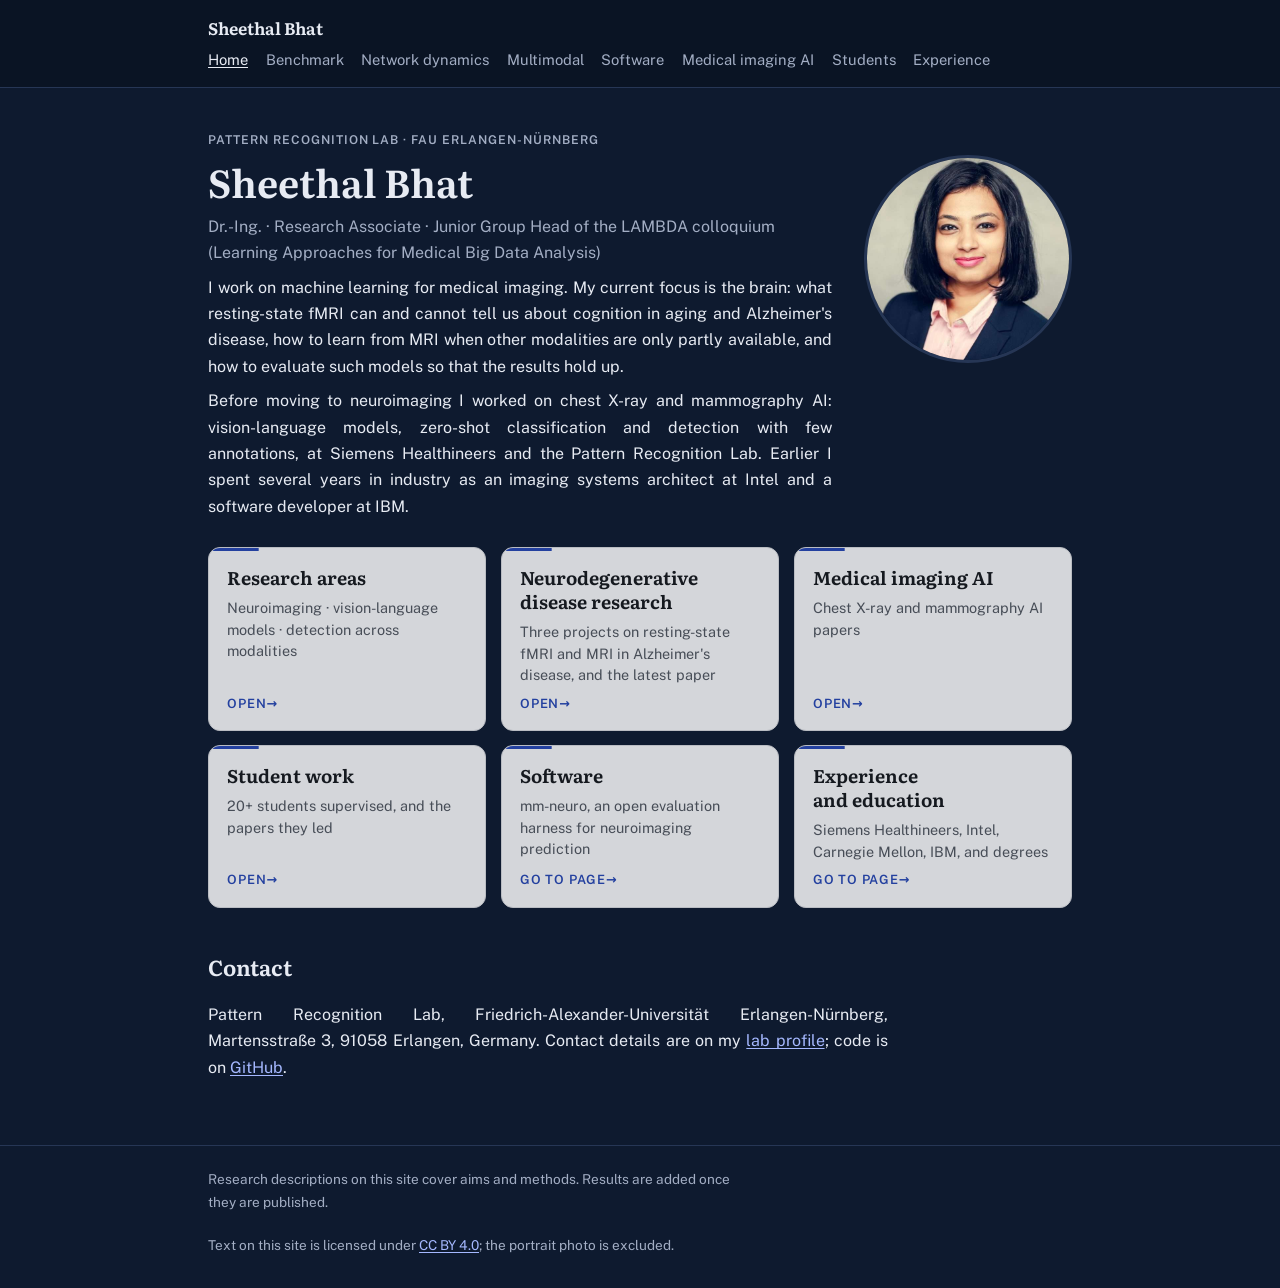
==== index.html @ 2bc2b834 "Personal research website Home page with research areas, neurodegenerative disease projects, medical" ====
<!doctype html>
<html lang="en">
<head>
<meta charset="utf-8">
<meta name="viewport" content="width=device-width, initial-scale=1, viewport-fit=cover">
<title>Sheethal Bhat</title>
<meta name="claude:viewport-fit-sides" content="cover">
<meta name="description" content="Sheethal Bhat, Pattern Recognition Lab, FAU Erlangen-Nürnberg: neuroimaging in neurodegenerative disease, vision-language models and detection for medical imaging, reproducible evaluation.">
<link rel="stylesheet" href="https://fonts.googleapis.com/css2?family=Literata:opsz,wght@7..72,650&family=Public+Sans:wght@400;600&display=swap">
<link rel="stylesheet" href="assets/style.css">
</head>
<body>
<header class="bar"><div class="bar-in">
  <a class="brand" href="./">Sheethal Bhat</a>
  <nav class="nav" aria-label="Main">
    <a href="./" aria-current="page">Home</a>
    <a href="research/harness.html">Benchmark</a>
    <a href="research/dmn.html">Network dynamics</a>
    <a href="research/multimodal.html">Multimodal</a>
    <a href="software.html">Software</a>
    <a href="#publications">Medical imaging AI</a>
    <a href="#students">Students</a>
    <a href="experience.html">Experience</a>
  </nav>
</div></header>

<main class="wrap">
  <section class="intro">
  <div class="who">
    <div class="eyebrow">Pattern Recognition Lab · FAU Erlangen-Nürnberg</div>
    <h1>Sheethal Bhat</h1>
    <p class="role">Dr.-Ing. · Research Associate · Junior Group Head of the LAMBDA colloquium (Learning Approaches
    for Medical Big Data Analysis)</p>
    <p>I work on machine learning for medical imaging. My current focus is the brain: what resting-state
    fMRI can and cannot tell us about cognition in aging and Alzheimer's disease, how to learn from MRI when other
    modalities are only partly available, and how to evaluate such models so that the results hold up.</p>
    <p>Before moving to neuroimaging I worked on chest X-ray and mammography AI: vision-language models, zero-shot
    classification and detection with few annotations, at Siemens Healthineers and the Pattern Recognition Lab. Earlier
    I spent several years in industry as an imaging systems architect at Intel and a software developer at IBM.</p>
  </div>
  <img class="portrait" src="assets/sheethal-bhat.jpg" alt="Portrait of Sheethal Bhat" width="720" height="611">
  </section>

  <nav class="tiles" aria-label="Sections">
    <button class="tile" type="button" data-panel="areas" aria-controls="areas">
      <span class="tile-t">Research areas</span>
      <span class="tile-d">Neuroimaging · vision-language models · detection across modalities</span>
      <span class="tile-go" aria-hidden="true">Open</span>
    </button>
    <button class="tile" type="button" data-panel="research" aria-controls="research">
      <span class="tile-t">Neurodegenerative disease research</span>
      <span class="tile-d">Three projects on resting-state fMRI and MRI in Alzheimer's disease, and the latest paper</span>
      <span class="tile-go" aria-hidden="true">Open</span>
    </button>
    <button class="tile" type="button" data-panel="publications" aria-controls="publications">
      <span class="tile-t">Medical imaging AI</span>
      <span class="tile-d">Chest X-ray and mammography AI papers</span>
      <span class="tile-go" aria-hidden="true">Open</span>
    </button>
    <button class="tile" type="button" data-panel="students" aria-controls="students">
      <span class="tile-t">Student work</span>
      <span class="tile-d">20+ students supervised, and the papers they led</span>
      <span class="tile-go" aria-hidden="true">Open</span>
    </button>
    <a class="tile" href="software.html">
      <span class="tile-t">Software</span>
      <span class="tile-d">mm-neuro, an open evaluation harness for neuroimaging prediction</span>
      <span class="tile-go" aria-hidden="true">Go to page</span>
    </a>
    <a class="tile" href="experience.html">
      <span class="tile-t">Experience and education</span>
      <span class="tile-d">Siemens Healthineers, Intel, Carnegie Mellon, IBM, and degrees</span>
      <span class="tile-go" aria-hidden="true">Go to page</span>
    </a>
  </nav>

  <h2 id="contact" class="contact-h">Contact</h2>
  <p>Pattern Recognition Lab, Friedrich-Alexander-Universität Erlangen-Nürnberg, Martensstraße 3, 91058 Erlangen,
  Germany. Contact details are on my <a href="https://lme.tf.fau.de/persons/sheethal-bhat/">lab profile</a>; code is on
  <a href="https://github.com/sheethalb">GitHub</a>.</p>
</main>

<div class="sheet" id="sheet" role="dialog" aria-modal="true" aria-label="Section" hidden>
  <div class="sheet-bar"><div class="sheet-bar-in">
    <span class="sheet-name">Sheethal Bhat</span>
    <button class="sheet-close" type="button" id="sheet-close" aria-label="Close section">Close ✕</button>
  </div></div>
  <div class="sheet-body wrap">

    <section class="panel" id="areas" aria-labelledby="areas-h" hidden>
      <h2 id="areas-h">Research areas</h2>
      <div class="cards">
        <article class="card">
          <div class="tags">rs-fMRI · structural MRI · Alzheimer's disease</div>
          <h3><a href="#research">Neuroimaging and neurodegeneration</a></h3>
          <p>Brain connectivity and network dynamics in ageing and dementia, multimodal MRI models trained with partly
          available clinical and PET data, and evaluation methods that make such findings reproducible.</p>
        </article>
        <article class="card">
          <div class="tags">CLIP · zero-shot · health records · report generation</div>
          <h3><a href="#publications">Vision-language models for medicine</a></h3>
          <p>Learning from images paired with clinical text instead of manual labels: zero-shot chest X-ray
          classification, rare-finding recognition, and retrieval-augmented diagnosis and reporting.</p>
        </article>
        <article class="card">
          <div class="tags">detection · grounding · segmentation</div>
          <h3><a href="#students">Detection and localisation across modalities</a></h3>
          <p>Finding and outlining lesions and organs with few annotations, in mammography, chest X-ray, angiography, CT
          and MRI, using example- and text-guided detectors.</p>
        </article>
      </div>
      <p>The common thread is making medical-imaging AI usable in practice: models that need fewer manual labels, work
      across scanners, sites and patient groups, and are evaluated in ways that predict how they will behave outside the
      dataset they were built on.</p>
      <div class="area-text">
        <section>
          <h3>Neuroimaging and neurodegeneration</h3>
          <p>My current work asks what brain imaging can reliably tell us about cognition in ageing and Alzheimer's
          disease. With resting-state fMRI, I study how functional networks and their dynamics change across the disease,
          and test published claims under one shared, leakage-safe evaluation across cohorts (ADNI, OASIS-3, ABIDE) and
          preprocessing pipelines. With structural MRI, I develop models that learn from clinical scores, PET and other
          data available for only some patients, while needing only MRI at test time. A recurring question is
          reliability: whether a finding, or a per-person explanation, holds up on a repeat scan or a new cohort.</p>
          <p class="small"><a href="#research">Projects and latest paper</a> · <a href="software.html">mm-neuro software</a></p>
        </section>
        <section>
          <h3>Vision-language models for medicine</h3>
          <p>Radiology images come with reports and health records that already describe what is in them. My doctoral
          work used this text as supervision: contrastive image-text models for chest X-rays that classify findings
          without task training (zero-shot), that localise findings at patch level (Patch-CLIP), and that cope with rare,
          long-tailed diseases and with biases between datasets. Related work tunes models to the operating point clinics
          actually use, such as high sensitivity at fixed high specificity (AUCReshaping). With students, the same ideas
          extend to prototype-based zero-shot classification and to retrieval-augmented diagnosis and report generation
          for retinal images.</p>
          <p class="small"><a href="#publications">Medical imaging AI papers</a> · <a href="#students">Student papers</a></p>
        </section>
        <section>
          <h3>Detection and localisation across modalities</h3>
          <p>Lesion detectors usually need many boxes drawn by experts for every new finding. I work on detectors that
          are guided by a few example images or by text instead: Exemplar Med-DETR for lesions in mammography, chest
          X-rays and angiography, and example-based grounding toward general-purpose detection models (EM-DETR). Student
          projects carry this to multi-view mammography, coronary stenosis, organ localisation and trauma detection in
          CT, and parameter-efficient segmentation in MRI.</p>
          <p class="small"><a href="#publications">Medical imaging AI papers</a> · <a href="#students">Student papers</a></p>
        </section>
      </div>
    </section>

    <section class="panel" id="research" aria-labelledby="research-h" hidden>
      <h2 id="research-h">Neurodegenerative disease research</h2>
      <div class="cards">
        <article class="card">
          <div class="tags">rs-fMRI · reproducibility · ADNI, ABIDE, OASIS-3</div>
          <h3><a href="research/harness.html">Benchmarking brain-connectivity prediction</a></h3>
          <p>Published methods that predict cognitive scores from functional connectivity, reproduced under one
          leakage-safe protocol, with preprocessing compared across four pipelines.</p>
          <a class="more" href="research/harness.html">Read the project page</a>
        </article>
        <article class="card">
          <div class="tags">rs-fMRI · network dynamics · Alzheimer's disease</div>
          <h3><a href="research/dmn.html">Network dynamics in Alzheimer's disease</a></h3>
          <p>How the default mode network and whole-brain dynamics reorganise across the Alzheimer's spectrum, tested
          with pre-specified hypotheses and an independent replication cohort.</p>
          <a class="more" href="research/dmn.html">Read the project page</a>
        </article>
        <article class="card">
          <div class="tags">MRI · missing modalities · prototype learning</div>
          <h3><a href="research/multimodal.html">Learning from partly paired modalities</a></h3>
          <p>Using clinical, PET and other data that exist for only some patients to train better MRI models that need
          only MRI at test time.</p>
          <a class="more" href="research/multimodal.html">Read the project page</a>
        </article>
      </div>
      <article class="card paper-wide">
        <div class="tags">Latest paper · BVM 2027 · accepted for oral presentation</div>
        <h3><a href="research/harness.html">Scan–Rescan Reliability of Individualized Network Attribution in
        Resting-State Functional MRI</a></h3>
        <p>Per-person explanations of which brain networks drive a connectivity-based cognition model are often proposed
        as biomarkers. This paper tests how reliable they are across repeat scans, against a permutation null that
        separates the person-specific part from the pattern everyone shares.</p>
        <div class="venue">Bhat S., Chowdhury M.R., Shaik I.A., Bayer S., Bharat R.D., Maier A. · resting-state fMRI, ADNI</div>
      </article>
    </section>

    <section class="panel" id="publications" aria-labelledby="publications-h" hidden>
      <h2 id="publications-h">Medical imaging AI</h2>
      <p>My doctoral and industry research on radiography: chest X-ray and mammography AI that works with limited
      annotations and meets clinical operating points. My first-author papers in this area.</p>
      <div class="cards papers">
        <article class="card">
          <div class="tags">Scientific Reports · 2023</div>
          <h3><a href="https://doi.org/10.1038/s41598-023-48482-x">AUCReshaping</a></h3>
          <p>Reshapes the ROC curve only inside a chosen sensitivity–specificity range, optimising sensitivity at a fixed
          specificity through an iterative, AdaBoost-like scheme, for a practical chest X-ray AI system.</p>
          <div class="venue">Improved sensitivity at high-specificity</div>
        </article>
        <article class="card">
          <div class="tags">MICCAI · 2025</div>
          <h3><a href="https://doi.org/10.1007/978-3-032-04978-0_20">Exemplar Med-DETR</a></h3>
          <p>A multi-modal contrastive detector that learns class-specific features, for lesion detection across
          mammography, chest X-rays and angiography, including dense breasts.</p>
          <div class="venue">Toward Generalized and Robust Lesion Detection in Mammogram Images and Beyond</div>
        </article>
        <article class="card">
          <div class="tags">BVM · 2025</div>
          <h3><a href="https://doi.org/10.1007/978-3-658-47422-5_42">Robust zero-shot chest X-ray classification</a></h3>
          <p>How batch size, dataset diversity and distribution bias between chest X-ray datasets affect CLIP-style
          zero-shot classification, and how multi-dataset training and contrastive strategies make it more robust.</p>
          <div class="venue">Towards robust zero-shot CXR classification: exploring data distribution bias in CXR datasets</div>
        </article>
        <article class="card">
          <div class="tags">Scientific Reports · 2026</div>
          <h3><a href="https://doi.org/10.1038/s41598-026-52235-x">Patch-CLIP</a></h3>
          <p>Joint training of chest X-rays with health records, adding a patch-level embedding loss so the model learns
          where findings are, not only whether they are present.</p>
          <div class="venue">Contrastive Health Record-Image Joint Training with Patch Embedding Loss</div>
        </article>
        <article class="card">
          <div class="tags">CVIP · 2026</div>
          <h3><a href="https://arxiv.org/abs/2611.14518">EM-DETR</a></h3>
          <p>Example-based grounding as a route to foundation detection models that find new kinds of findings from a few
          examples.</p>
          <div class="venue">Toward Foundation Detection Models via Example-Based Grounding in EM-DETR</div>
        </article>
        <article class="card">
          <div class="tags">European Congress of Radiology · 2026</div>
          <h3><a href="https://doi.org/10.26044/ecr2026/C-12946">Chest radiographs without task training</a></h3>
          <p>Chest radiograph classification without training on the target task, through improved alignment between
          images and text.</p>
          <div class="venue">Robust AI-Based Chest Radiograph Classification Without Prior Task Training via Improved Vision-Language Alignment</div>
        </article>
        <article class="card">
          <div class="tags">MICCAI · 2025</div>
          <h3><a href="https://doi.org/10.1007/978-3-032-25244-9_22">Clinical usability of radiographic AI</a></h3>
          <p>A summary of my doctoral research: deep learning for radiographic diagnosis under the constraints of
          clinical specificity, limited data and limited annotation.</p>
          <div class="venue">Improving Clinical Usability of Deep Learning for Radiographic Diagnosis: Learning under Constraints of Specificity, Data, and Annotation</div>
        </article>
      </div>
      <p class="small muted">Co-authored work and patents are listed on my
      <a href="https://lme.tf.fau.de/persons/sheethal-bhat/">lab profile</a>.</p>
    </section>

    <section class="panel" id="students" aria-labelledby="students-h" hidden>
      <h2 id="students-h">Student work</h2>
      <p>I have supervised more than 20 students at the Pattern Recognition Lab. These papers came out of their projects,
      with the students as first authors, newest first.</p>
      <div class="cards papers">
        <article class="card">
          <div class="tags">SPIE Medical Imaging · 2027</div>
          <h3><a href="https://arxiv.org/abs/2604.18444">ProtoCLIP</a></h3>
          <p>Prototype-aligned latent refinement for robust zero-shot chest X-ray classification.</p>
          <div class="venue">Kittler F., Bhat S., Maier A.</div>
        </article>
        <article class="card">
          <div class="tags">IEEE NSS/MIC · 2026</div>
          <h3><a href="https://arxiv.org/abs/2603.12514">CT-VDETR</a></h3>
          <p>Semi-supervised 3D trauma detection in CT scans using dense vertex relative position encoding.</p>
          <div class="venue">Chaudhary S., Bhat S., Maier A.</div>
        </article>
        <article class="card">
          <div class="tags">MI4MedFM workshop, MICCAI · 2026</div>
          <h3><a href="https://arxiv.org/abs/2603.17576">LoGSAM</a></h3>
          <p>Parameter-efficient cross-modal grounding for MRI segmentation.</p>
          <div class="venue">Islam Bhuiyan M.R., Bhat S., Qahqaie M., Nguyen T.T., Perez-Toro P.A., Arias-Vergara T., Maier A.</div>
        </article>
        <article class="card">
          <div class="tags">OMIA workshop, MICCAI · 2026</div>
          <h3><a href="https://arxiv.org/abs/2605.06173">Retina-RAG</a></h3>
          <p>Retrieval-augmented vision-language modelling for joint retinal diagnosis and clinical report generation.</p>
          <div class="venue">Zaian A., Bhat S., Maier A.</div>
        </article>
        <article class="card">
          <div class="tags">BAIOSPHERE Medical · 2026</div>
          <h3><a href="https://doi.org/10.25593/978-3-96147-958-0">CT-3GDINO</a></h3>
          <p>Pseudo-text-conditioned 3D Grounding DINO for organ localisation in abdominal CT.</p>
          <div class="venue">Chen S., Gong H., Hou K., Yang J., Bhat S., Maier A.</div>
        </article>
        <article class="card">
          <div class="tags">BAIOSPHERE Medical · 2026</div>
          <h3><a href="https://doi.org/10.25593/978-3-96147-958-0">CNNs vs transformers for abdominal organs</a></h3>
          <p>Benchmarking CNN-based against transformer-based models for abdominal multi-organ segmentation on the RATIC
          dataset.</p>
          <div class="venue">Bayer L., Bhat S., Maier A.</div>
        </article>
        <article class="card">
          <div class="tags">MICCAI · 2025</div>
          <h3><a href="https://doi.org/10.1007/978-3-032-04981-0_12">CXR-CML</a></h3>
          <p>Zero-shot classification of rare, long-tailed chest X-ray findings, by adjusting a CLIP model's latent space
          per class with mixture-model clustering and a tailored metric loss.</p>
          <div class="venue">Madhipati R., Bhat S., Bueß L., Maier A.</div>
        </article>
        <article class="card">
          <div class="tags">Deep Breath workshop, MICCAI · 2025</div>
          <h3><a href="https://lme.tf.fau.de/persons/sheethal-bhat/">MM-DETR</a></h3>
          <p>Multi-view, multi-modal mammography mass detection that emulates the clinical diagnostic workflow.</p>
          <div class="venue">Elbarbary K., Bhandary Panambur A., Bhat S., Bayer S., Maier A.</div>
        </article>
        <article class="card">
          <div class="tags">BVM · 2025</div>
          <h3><a href="https://lme.tf.fau.de/persons/sheethal-bhat/">BioBERT for zero-shot chest X-rays</a></h3>
          <p>Zero-shot chest X-ray diagnosis combining BioBERT text representations with CLIP-style contrastive learning,
          with synthetic reports to fill missing text.</p>
          <div class="venue">Bharadwaj P., Bhat S., Maier A.</div>
        </article>
        <article class="card">
          <div class="tags">arXiv · 2025</div>
          <h3><a href="https://arxiv.org/abs/2503.13134">CLIP for chest X-ray analysis</a></h3>
          <p>Integrating CLIP with advanced techniques to improve zero-shot learning for chest X-ray analysis.</p>
          <div class="venue">Bharadwaj P., Bhat S., Maier A.</div>
        </article>
        <article class="card">
          <div class="tags">arXiv · 2025</div>
          <h3><a href="https://arxiv.org/abs/2503.01601">Stenosis detection</a></h3>
          <p>Evaluating Grounding DINO, YOLO and DINO-DETR for detecting coronary stenosis.</p>
          <div class="venue">Ansari M., Bhat S., Maier A.</div>
        </article>
        <article class="card">
          <div class="tags">arXiv · 2025</div>
          <h3><a href="https://arxiv.org/abs/2406.16143">Zero- and few-shot AI in medicine</a></h3>
          <p>A review of zero-shot and few-shot AI algorithms in the medical domain.</p>
          <div class="venue">Badawi M., Mohammedyahia A., Bhat S., Maier A.</div>
        </article>
      </div>
    </section>

  </div>
</div>

<footer><div class="wrap">
  <p>Research descriptions on this site cover aims and methods. Results are added once they are published.</p>
  <p>Text on this site is licensed under <a href="https://creativecommons.org/licenses/by/4.0/">CC BY 4.0</a>; the
  portrait photo is excluded.</p>
</div></footer>
<script src="assets/tiles.js"></script>
</body>
</html>
---- assets/style.css ----
/* Layout: one reading column with a slim top bar; research pages share the same column.
   Deliberately one look in every viewer theme: deep navy ground, periwinkle accent, warm amber notes. */
:root {
  --bg: #0e1a2f; --bar: #0a1424; --fg: #e7ebf3; --muted: #a3aec4; --rule: #263655; --panel: #15243d;
  --accent: #a5b8ff; --accent-bg: #1e2f52; --hi: #f2b66d; --hi-bg: #2b2620;
  --display: "Literata", Georgia, serif;
  --body: "Public Sans", system-ui, -apple-system, "Segoe UI", sans-serif;
  --mono: ui-monospace, "SFMono-Regular", Menlo, Consolas, monospace;
  color-scheme: dark;
}

* { box-sizing: border-box; }
[hidden] { display: none !important; }
html { -webkit-text-size-adjust: 100%; }
body { margin: 0; background: var(--bg); color: var(--fg); font: 16px/1.65 var(--body); }
a { color: var(--accent); text-underline-offset: 2px; }
a:hover { text-decoration-thickness: 2px; }
a:focus-visible { outline: 2px solid var(--accent); outline-offset: 2px; border-radius: 2px; }

.bar { border-bottom: 1px solid var(--rule); background: var(--bar); }
.bar-in, .wrap { max-width: 56rem; margin: 0 auto;
  padding-left: max(16px, env(safe-area-inset-left, 0px)); padding-right: max(16px, env(safe-area-inset-right, 0px)); }
.bar-in { display: flex; flex-wrap: wrap; align-items: baseline; justify-content: space-between; gap: .4rem 1.4rem; padding-block: .9rem; }
.brand { font-family: var(--display); font-weight: 650; font-size: 1.05rem; color: var(--fg); text-decoration: none; }
.nav { display: flex; flex-wrap: wrap; gap: .2rem 1.1rem; font-size: .92rem; }
.nav a { color: var(--muted); text-decoration: none; }
.nav a:hover, .nav a[aria-current="page"] { color: var(--fg); text-decoration: underline; }

.wrap { padding-block: 2.6rem 4rem; display: grid; gap: 1.3rem; }
.wrap > * { min-width: 0; }
h1, h2, h3 { font-family: var(--display); font-weight: 650; line-height: 1.25; text-wrap: balance; margin: 0; }
h1 { font-size: clamp(1.8rem, 4.5vw, 2.4rem); }
h2 { font-size: 1.35rem; margin-top: 1.4rem; }
h3 { font-size: 1.05rem; }
p, ul, ol, dl { margin: 0; max-width: 68ch; }
ul, ol { padding-left: 1.25rem; display: grid; gap: .35rem; }
.eyebrow { font-size: .76rem; letter-spacing: .08em; text-transform: uppercase; color: var(--muted); font-weight: 600; }
.lede { font-size: 1.1rem; max-width: 62ch; }
.muted { color: var(--muted); }
.small { font-size: .88rem; }

/* profile header: text with the portrait at the side, portrait on top on phones */
.intro { display: grid; grid-template-columns: minmax(0, 1fr) 13rem; gap: 2rem; align-items: start; }
.who { display: grid; gap: .5rem; min-width: 0; }
.portrait { width: 100%; max-width: 100%; height: auto; aspect-ratio: 1; object-fit: cover; object-position: 50% 30%;
  border-radius: 50%; border: 3px solid var(--rule); margin-top: 1.6rem; }
@media (max-width: 640px) { .intro { grid-template-columns: 1fr; gap: 1rem; }
  .portrait { order: -1; width: 9rem; margin-top: 0; } }
.cv .thesis { display: block; color: var(--muted); font-size: .95rem; margin-top: .15rem; }
.role { color: var(--muted); }

/* research cards: three, stacking on phones */
.cards { display: grid; grid-template-columns: repeat(auto-fit, minmax(15rem, 1fr)); gap: 1rem; }
.card { background: var(--panel); border: 1px solid var(--rule); border-radius: 8px; padding: 1.1rem 1.15rem 1.2rem;
  display: grid; gap: .5rem; align-content: start; }
.card h3 a { color: var(--fg); text-decoration: none; }
.card h3 a:hover { text-decoration: underline; }
.card p { font-size: .95rem; }
.card .tags { font-size: .78rem; color: var(--muted); letter-spacing: .02em; }
.card .venue { font-size: .85rem; color: var(--muted); }
.card .venue a { color: var(--accent); }
.cards.papers .card { border-top: 3px solid var(--accent); }
/* home page: section tiles side by side; a tile opens its section as a full-screen sheet */
.tiles { display: grid; grid-template-columns: repeat(3, minmax(0, 1fr)); gap: .9rem; margin-top: .4rem; }
@media (max-width: 760px) { .tiles { grid-template-columns: repeat(2, minmax(0, 1fr)); } }
@media (max-width: 440px) { .tiles { grid-template-columns: 1fr; } }
.tile { all: unset; box-sizing: border-box; cursor: pointer; position: relative; overflow: hidden;
  display: grid; grid-template-rows: auto 1fr auto; gap: .45rem; min-height: 9.5rem; padding: 1.1rem 1.15rem 1rem;
  background: var(--panel); border: 1px solid var(--rule); border-radius: 12px; color: var(--fg);
  transition: transform .25s cubic-bezier(.2,.7,.2,1), border-color .25s, box-shadow .25s; }
.tile::before { content: ""; position: absolute; inset: 0 0 auto 0; height: 3px; background: var(--accent);
  transform: scaleX(.18); transform-origin: left; transition: transform .35s cubic-bezier(.2,.7,.2,1); }
.tile:hover, .tile:focus-visible { transform: translateY(-3px); border-color: var(--accent);
  box-shadow: 0 10px 28px -14px rgba(0,0,0,.7); }
.tile:hover::before, .tile:focus-visible::before { transform: scaleX(1); }
.tile:focus-visible { outline: 2px solid var(--accent); outline-offset: 3px; }
.tile-t { font-family: var(--display); font-weight: 650; font-size: 1.15rem; line-height: 1.3; text-wrap: balance; }
.tile-d { color: var(--muted); font-size: .9rem; line-height: 1.5; }
.tile-go { font-size: .8rem; letter-spacing: .06em; text-transform: uppercase; color: var(--accent); font-weight: 600; }
.tile-go::after { content: " →"; display: inline-block; transition: transform .25s; }
.tile:hover .tile-go::after { transform: translateX(4px); }

.sheet { position: fixed; inset: 0; z-index: 50; background: var(--bg); overflow-y: auto; overscroll-behavior: contain; }
.sheet-bar { position: sticky; top: 0; z-index: 2; background: var(--bar); border-bottom: 1px solid var(--rule);
  padding-top: env(safe-area-inset-top, 0px); }
.sheet-bar-in { max-width: 56rem; margin: 0 auto; display: flex; justify-content: space-between; align-items: center;
  padding-block: .8rem; padding-left: max(16px, env(safe-area-inset-left, 0px)); padding-right: max(16px, env(safe-area-inset-right, 0px)); }
.sheet-name { font-family: var(--display); font-weight: 650; }
.sheet-close { all: unset; cursor: pointer; font-size: .9rem; font-weight: 600; color: var(--fg);
  padding: .45rem .9rem; border: 1px solid var(--rule); border-radius: 999px; background: var(--panel); }
.sheet-close:hover { border-color: var(--accent); color: var(--accent); }
.sheet-close:focus-visible { outline: 2px solid var(--accent); outline-offset: 2px; }
.sheet-body { padding-bottom: calc(4rem + env(safe-area-inset-bottom, 0px)); }
.panel { display: grid; gap: 1.1rem; }
.panel > * { min-width: 0; }
.panel > h2 { font-size: clamp(1.6rem, 4vw, 2.1rem); margin-top: 0; }
body.sheet-open { overflow: hidden; }
@media (prefers-reduced-motion: reduce) { .tile, .tile::before, .tile-go::after { transition: none; } }
.contact-h { margin-top: 1.6rem; }

.paper-wide { border-left: 3px solid var(--accent); }
.paper-wide p { max-width: 75ch; }

/* experience: one block per employer */
.jobs { display: grid; gap: 1rem; max-width: 60rem; }
.job { background: var(--panel); border: 1px solid var(--rule); border-radius: 8px; padding: 1.1rem 1.2rem 1.2rem;
  display: grid; gap: .55rem; }
.job-head { display: flex; flex-wrap: wrap; justify-content: space-between; gap: .2rem 1rem; align-items: baseline; }
.job-head .when { color: var(--muted); font-variant-numeric: tabular-nums; font-size: .92rem; }
.job .org { color: var(--muted); }
.job h4 { margin: .4rem 0 0; font-size: .95rem; font-weight: 600; color: var(--accent); }
.job ul { font-size: .95rem; }

/* definition-style method lists */
dl.defs { display: grid; grid-template-columns: minmax(9rem, 13rem) 1fr; gap: .55rem 1.2rem; max-width: 52rem; }
dl.defs dt { font-weight: 600; }
dl.defs dd { margin: 0; }
@media (max-width: 560px) { dl.defs { grid-template-columns: 1fr; gap: .15rem; } dl.defs dd { margin-bottom: .6rem; } }

/* tables */
.tbl { overflow-x: auto; border-top: 2px solid var(--fg); }
table { border-collapse: collapse; width: 100%; font-size: .92rem; }
th, td { text-align: left; vertical-align: top; padding: .5rem .8rem .5rem 0; border-bottom: 1px solid var(--rule); }
thead th { font-size: .74rem; text-transform: uppercase; letter-spacing: .05em; color: var(--muted); font-weight: 600; }

/* figures */
figure { margin: 0; background: var(--panel); border: 1px solid var(--rule); border-radius: 8px; padding: 1rem; display: grid; gap: .6rem; }
.svgwrap { overflow-x: auto; }
figure svg { display: block; width: 100%; min-width: 620px; height: auto; color: var(--fg); font-family: var(--body); }
figcaption { color: var(--muted); font-size: .9rem; max-width: 75ch; }
.box { fill: var(--panel); stroke: currentColor; stroke-width: 1.2; }
.box.acc { fill: var(--accent-bg); stroke: var(--accent); stroke-width: 1.8; }
.bt { font-size: 13px; font-weight: 600; text-anchor: middle; fill: currentColor; }
.bs { font-size: 11px; text-anchor: middle; fill: var(--muted); }
.lane { font-size: 10.5px; letter-spacing: .08em; fill: var(--muted); font-weight: 600; }
.ar { stroke: currentColor; stroke-width: 1.4; fill: none; marker-end: url(#ah); }
.ahf { fill: currentColor; }

/* note box */
.note { background: var(--hi-bg); border-left: 3px solid var(--hi); padding: .8rem 1rem; max-width: 68ch; font-size: .95rem; }

/* publications */
.pubs { list-style: none; padding: 0; display: grid; gap: .9rem; max-width: 70ch; }
.pubs li { display: grid; gap: .1rem; }
.pubs .t { font-weight: 600; }
.pubs .a, .pubs .v { font-size: .92rem; color: var(--muted); }
.pubs .me { color: var(--fg); font-weight: 600; }
.yr { font-family: var(--display); font-size: 1.05rem; margin-top: .6rem; }

/* timeline */
.cv { display: grid; grid-template-columns: 7.5rem 1fr; gap: .45rem 1.2rem; max-width: 60rem; }
.cv .when { color: var(--muted); font-variant-numeric: tabular-nums; }
@media (max-width: 560px) { .cv { grid-template-columns: 1fr; gap: .1rem; } .cv .what { margin-bottom: .5rem; } }

code { font-family: var(--mono); font-size: .88em; background: var(--accent-bg); padding: .05em .3em; border-radius: 3px; }
pre { margin: 0; overflow-x: auto; background: var(--panel); border: 1px solid var(--rule); border-radius: 8px; padding: .9rem 1rem; font-size: .85rem; }
pre code { background: none; padding: 0; }
footer { border-top: 1px solid var(--rule); color: var(--muted); font-size: .85rem; }
footer .wrap { padding-block: 1.4rem 2rem; }
@media (prefers-reduced-motion: reduce) { * { scroll-behavior: auto !important; } }

/* research areas: longer text under the three area boxes */
.area-text { display: grid; gap: 1.4rem; }
.area-text section { display: grid; gap: .5rem; padding-left: 1rem; border-left: 2px solid var(--accent-bg); }
.area-text h3 { color: var(--accent); }

/* paragraphs justified on both sides, with hyphenation to avoid wide gaps */
main p, .sheet p, main li, .sheet li, figcaption { text-align: justify; hyphens: auto; -webkit-hyphens: auto; }
.tile-d, .card .tags, .card .venue, .cites, .role, .eyebrow { text-align: left; }

/* links and labels in cards */
.card { grid-template-rows: auto auto 1fr auto; }
.more { font-size: .85rem; font-weight: 600; color: var(--accent); text-decoration: none; letter-spacing: .02em; }
.more::after { content: " →"; }
.more:hover { text-decoration: underline; }
.cites { font-size: .8rem; color: var(--hi); font-weight: 600; letter-spacing: .02em; }
.figimg { background: #fff; border-radius: 6px; max-width: 34rem; width: 100%; height: auto; justify-self: center; }
a.tile { text-decoration: none; }

/* boxes: light paper surfaces on the navy page, so boxes are not blue on blue.
   Tokens are redefined inside each box, so everything in it (text, links, diagrams) switches to the light set. */
.tile, .card, .job, figure, pre, .sheet-close {
  --panel: #d4d6da; --fg: #15191f; --muted: #474d57; --rule: #b9bcc2;
  --accent: #23409f; --accent-bg: #c3c9d6; --hi: #8a3f06; --hi-bg: #e6d9cc;
  background: var(--panel); color: var(--fg); border-color: var(--rule);
}
.tile:hover, .tile:focus-visible { border-color: var(--accent); box-shadow: 0 14px 32px -16px rgba(0,0,0,.85); }
.cards.papers .card, .paper-wide { border-top-color: var(--accent); border-left-color: var(--accent); }
.paper-wide { border-top-color: var(--rule); }
.sheet-close:hover { color: var(--accent); border-color: var(--accent); }
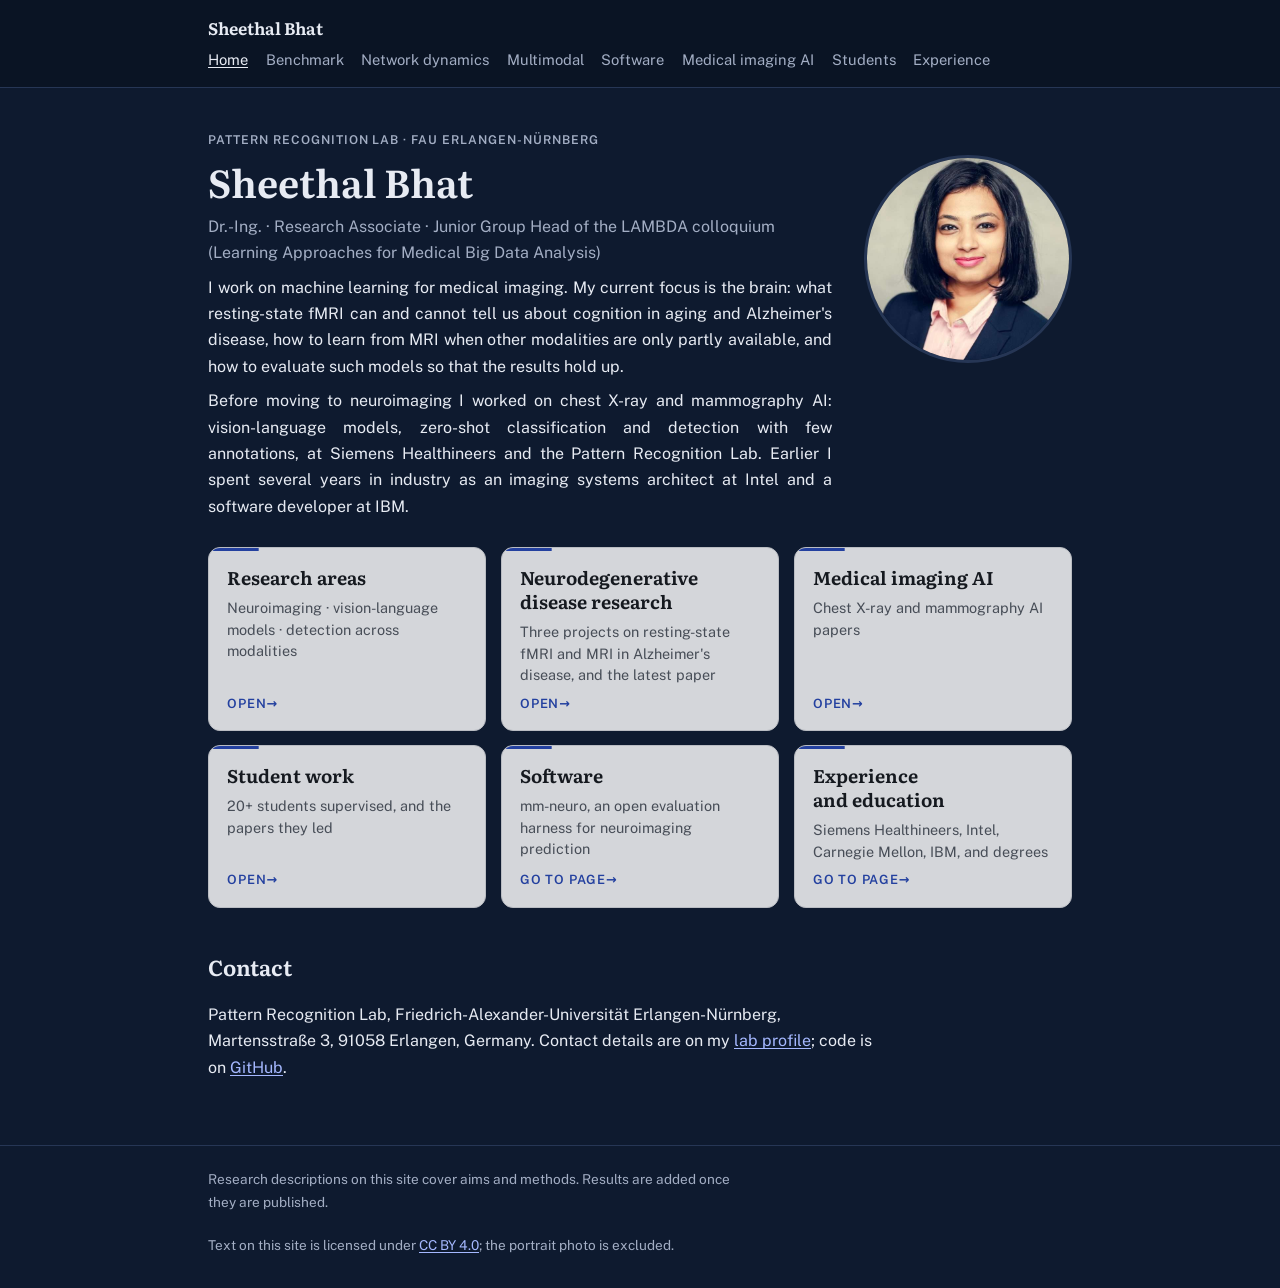
==== commit 4ec241fe: "Keep the contact paragraph left-aligned Co-Authored-By: Claude Opus 5.5 <noreply@anthropic.com>" ====
--- a/index.html
+++ b/index.html
@@ -75,7 +75,7 @@
   </nav>
 
   <h2 id="contact" class="contact-h">Contact</h2>
-  <p>Pattern Recognition Lab, Friedrich-Alexander-Universität Erlangen-Nürnberg, Martensstraße 3, 91058 Erlangen,
+  <p class="contact">Pattern Recognition Lab, Friedrich-Alexander-Universität Erlangen-Nürnberg, Martensstraße 3, 91058 Erlangen,
   Germany. Contact details are on my <a href="https://lme.tf.fau.de/persons/sheethal-bhat/">lab profile</a>; code is on
   <a href="https://github.com/sheethalb">GitHub</a>.</p>
 </main>
--- a/assets/style.css
+++ b/assets/style.css
@@ -164,9 +164,10 @@
 .area-text section { display: grid; gap: .5rem; padding-left: 1rem; border-left: 2px solid var(--accent-bg); }
 .area-text h3 { color: var(--accent); }
 
-/* paragraphs justified on both sides, with hyphenation to avoid wide gaps */
-main p, .sheet p, main li, .sheet li, figcaption { text-align: justify; hyphens: auto; -webkit-hyphens: auto; }
-.tile-d, .card .tags, .card .venue, .cites, .role, .eyebrow { text-align: left; }
+/* only the running body text is justified (bio, section intros, long paragraphs); short lines, contact,
+   lists, captions and card blurbs stay left-aligned */
+.who > p:not(.role), main > p:not(.small):not(.muted):not(.note):not(.contact), .panel > p:not(.small):not(.muted),
+.area-text p:not(.small) { text-align: justify; hyphens: auto; -webkit-hyphens: auto; }
 
 /* links and labels in cards */
 .card { grid-template-rows: auto auto 1fr auto; }
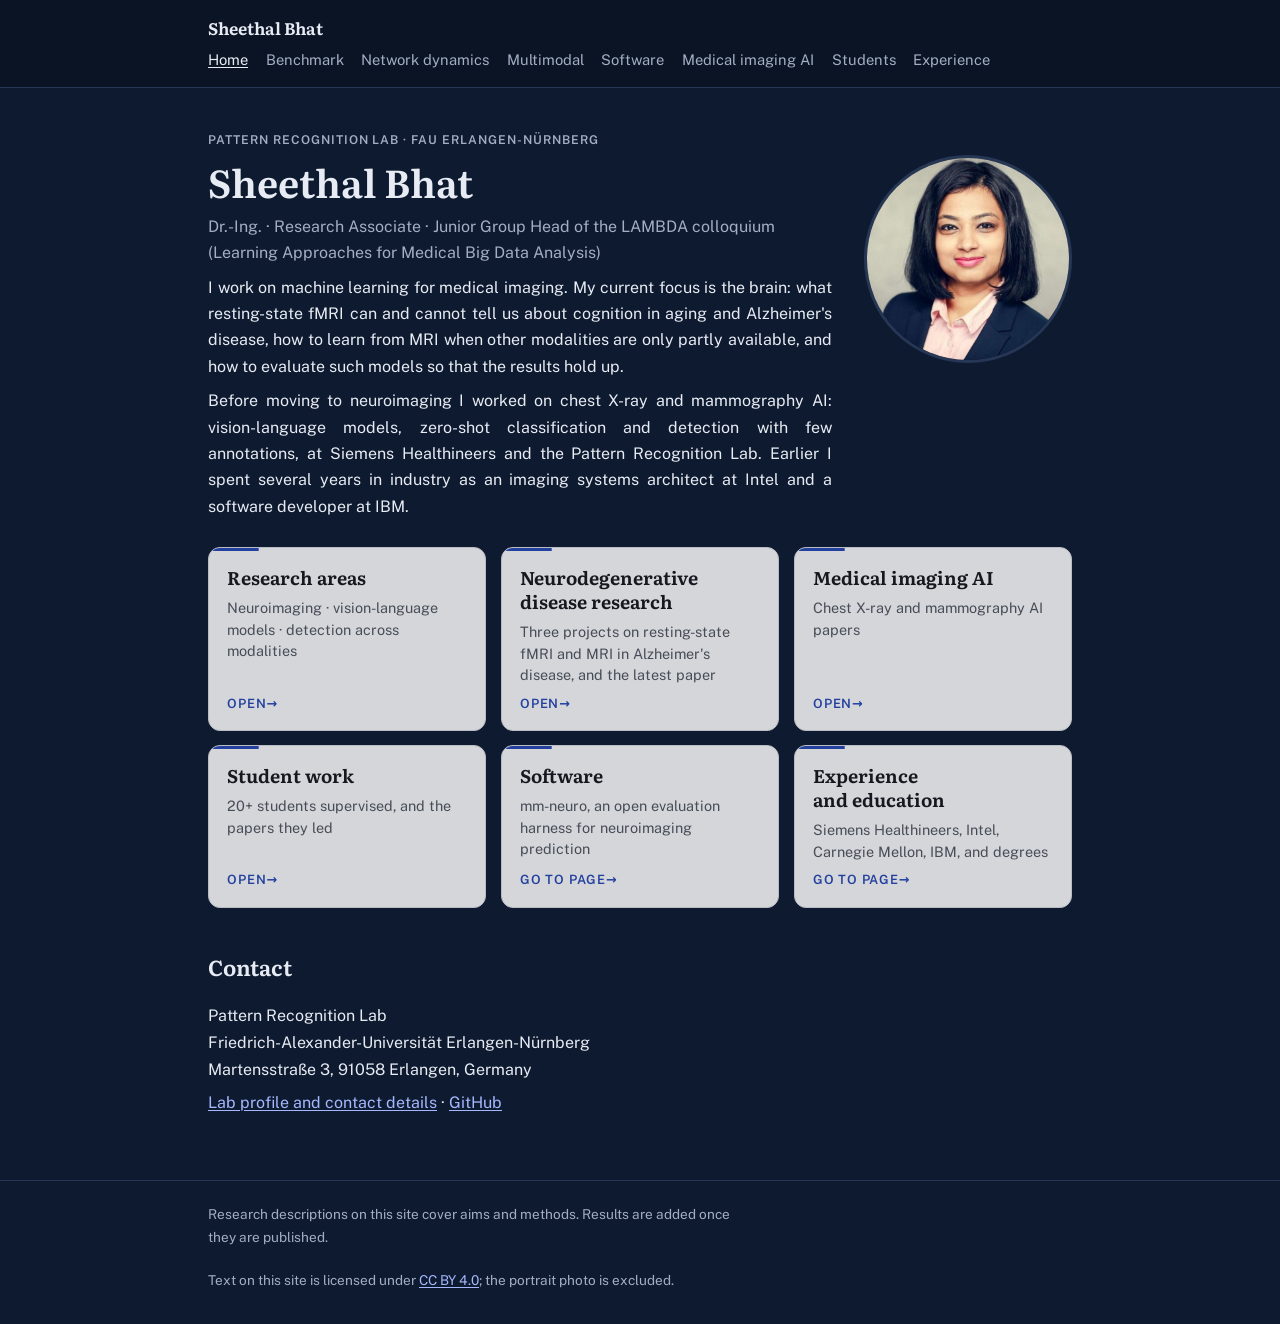
==== commit d6689e3f: "Contact as an address block; version stylesheet links to avoid stale caches Co-Authored-By: Claude O" ====
--- a/index.html
+++ b/index.html
@@ -7,7 +7,7 @@
 <meta name="claude:viewport-fit-sides" content="cover">
 <meta name="description" content="Sheethal Bhat, Pattern Recognition Lab, FAU Erlangen-Nürnberg: neuroimaging in neurodegenerative disease, vision-language models and detection for medical imaging, reproducible evaluation.">
 <link rel="stylesheet" href="https://fonts.googleapis.com/css2?family=Literata:opsz,wght@7..72,650&family=Public+Sans:wght@400;600&display=swap">
-<link rel="stylesheet" href="assets/style.css">
+<link rel="stylesheet" href="assets/style.css?v=4">
 </head>
 <body>
 <header class="bar"><div class="bar-in">
@@ -75,9 +75,13 @@
   </nav>
 
   <h2 id="contact" class="contact-h">Contact</h2>
-  <p class="contact">Pattern Recognition Lab, Friedrich-Alexander-Universität Erlangen-Nürnberg, Martensstraße 3, 91058 Erlangen,
-  Germany. Contact details are on my <a href="https://lme.tf.fau.de/persons/sheethal-bhat/">lab profile</a>; code is on
-  <a href="https://github.com/sheethalb">GitHub</a>.</p>
+  <address class="contact">
+    Pattern Recognition Lab<br>
+    Friedrich-Alexander-Universität Erlangen-Nürnberg<br>
+    Martensstraße 3, 91058 Erlangen, Germany<br>
+    <span class="contact-links"><a href="https://lme.tf.fau.de/persons/sheethal-bhat/">Lab profile and contact details</a>
+    · <a href="https://github.com/sheethalb">GitHub</a></span>
+  </address>
 </main>
 
 <div class="sheet" id="sheet" role="dialog" aria-modal="true" aria-label="Section" hidden>
@@ -332,6 +336,6 @@
   <p>Text on this site is licensed under <a href="https://creativecommons.org/licenses/by/4.0/">CC BY 4.0</a>; the
   portrait photo is excluded.</p>
 </div></footer>
-<script src="assets/tiles.js"></script>
+<script src="assets/tiles.js?v=4"></script>
 </body>
 </html>
--- a/assets/style.css
+++ b/assets/style.css
@@ -189,3 +189,5 @@
 .cards.papers .card, .paper-wide { border-top-color: var(--accent); border-left-color: var(--accent); }
 .paper-wide { border-top-color: var(--rule); }
 .sheet-close:hover { color: var(--accent); border-color: var(--accent); }
+address.contact { font-style: normal; text-align: left; line-height: 1.7; }
+.contact-links { display: inline-block; margin-top: .35rem; }
